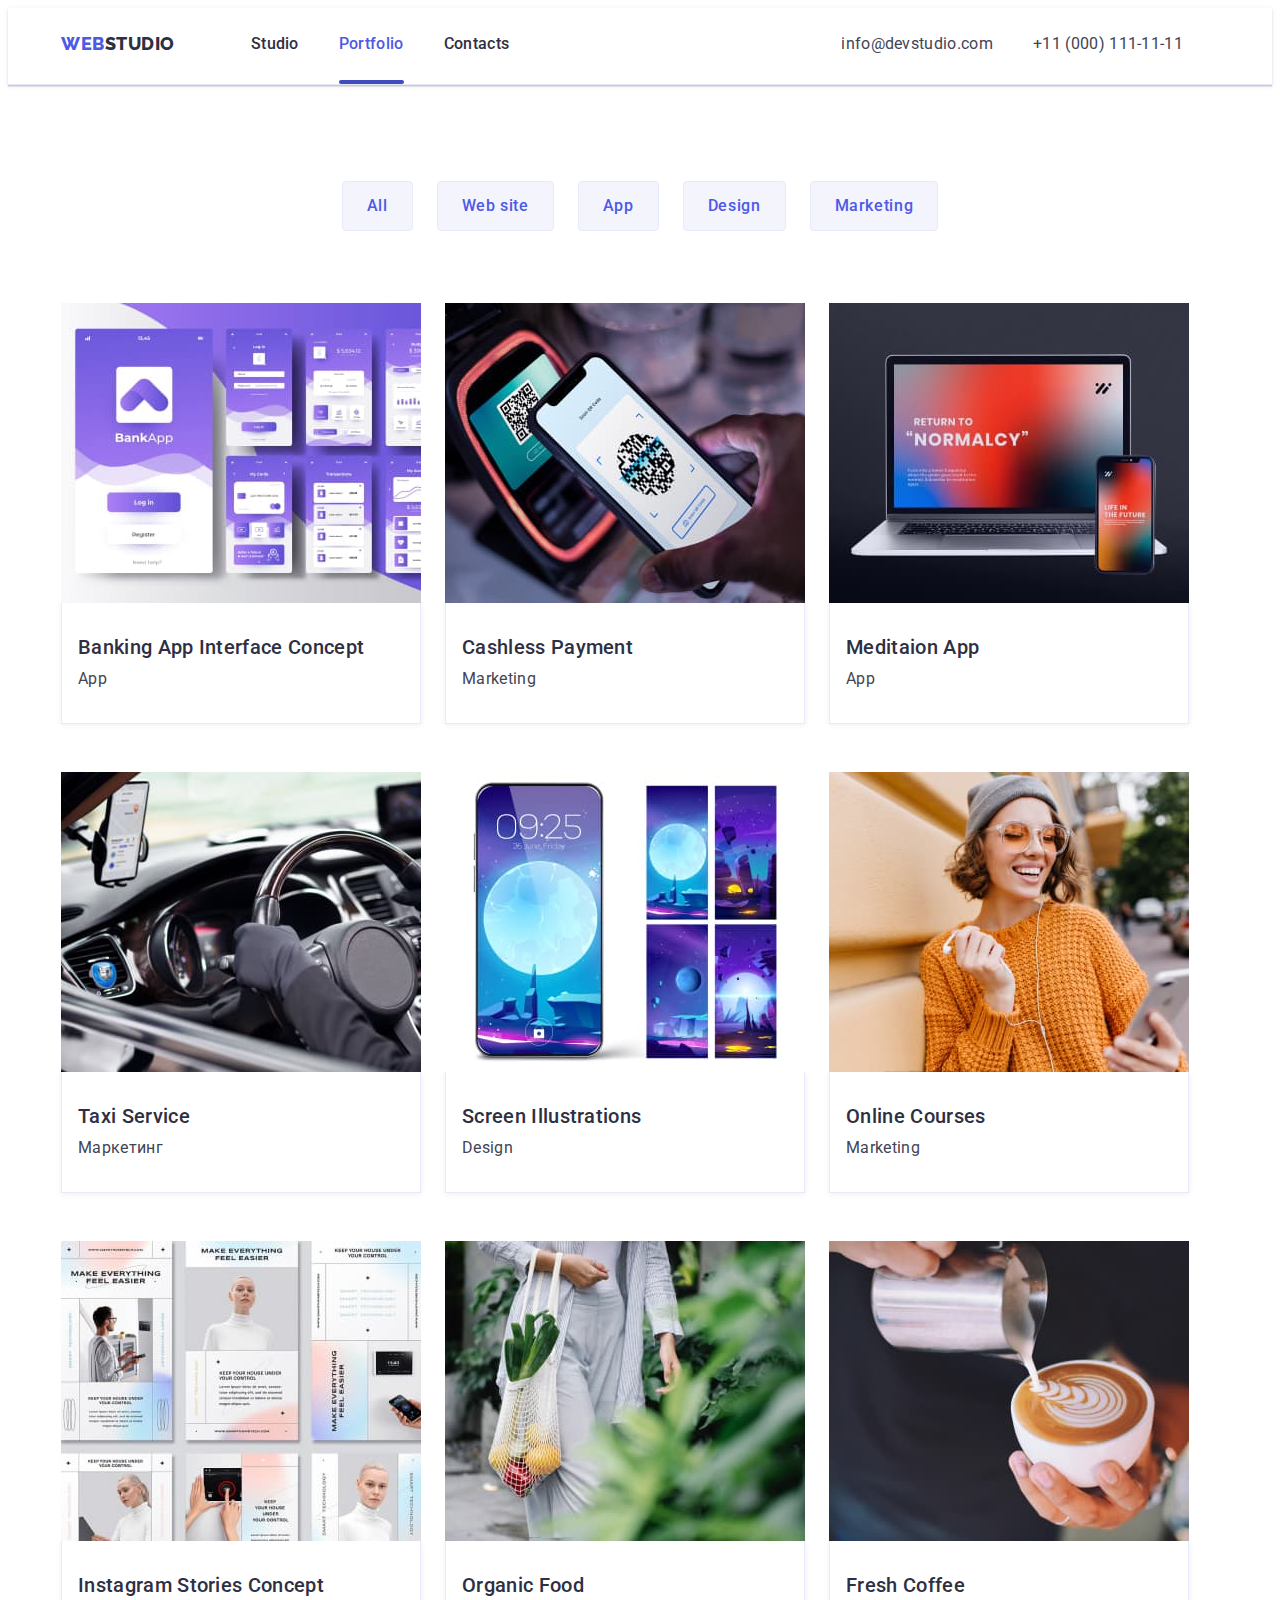
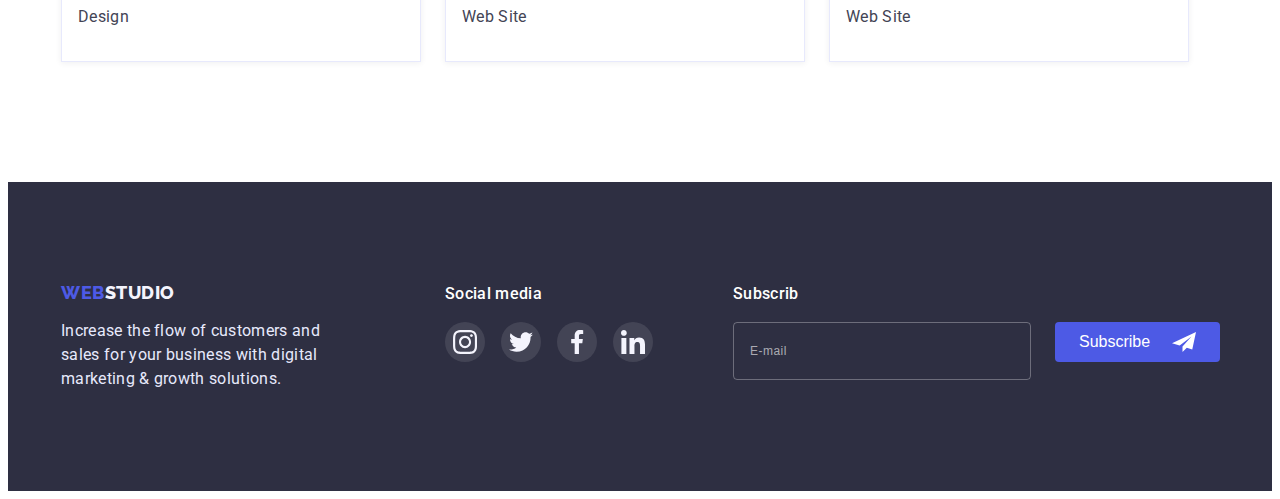
==== portfolio.html @ 68ff354d "лише кастормерс" ====
<!DOCTYPE html>
<html lang="en">
    <head>
        <meta charset="UTF-8">
        <meta http-equiv="X-UA-Compatible" content="IE=edge">
        <meta name="viewport" content="width=device-width, initial-scale=1.0">
        <title>Portfolio</title>
        <link rel="preconnect" href="https://fonts.googleapis.com">
        <link rel="preconnect" href="https://fonts.gstatic.com" crossorigin>
        <link href="https://fonts.googleapis.com/css2?family=Raleway:wght@800&family=Roboto:wght@400;500;700;900&display=swap" rel="stylesheet">

        <link rel="stylesheet" href="https://cdnjs.cloudflare.com/ajax/libs/modern-normalize/1.1.0/modern-normalize.min.css"
        integrity="sha512-wpPYUAdjBVSE4KJnH1VR1HeZfpl1ub8YT/NKx4PuQ5NmX2tKuGu6U/JRp5y+Y8XG2tV+wKQpNHVUX03MfMFn9Q=="
        crossorigin="anonymous" referrerpolicy="no-referrer" />

        <link rel="stylesheet" href="./css/styles.css">
        <link rel="stylesheet" href="./css/@media.css">
    </head>
    
    <body>
        <header class="header">
            <div class="container header-container">
                <a class="link text-logo-accent logo-header" href="./index.html" lang="en">Web<span
                        class="logo-header-color">Studio</span></a>
                <!-- навігація на інш сторінки -->
                <nav>
                    <ul class="site-nav list ">
                        <li class="list-nav"><a class="link  list-nov-head" href="./index.html">Studio</a></li>
                        <li class="list-nav"><a class="link  list-nov-head accent" href="./portfolio.html">Portfolio</a></li>
                        <li class="list-nav"><a class="link list-nov-head" href="">Contacts</a></li>
                    </ul>
                </nav>
                <!-- контакти -->
                <ul class="auth-nav list">
                    <li class="header-link-contacts"><a class="link list-nov-head" href="mailto:info@devstudio.com">info@devstudio.com</a></li>
                    <li class="header-link-contacts"><a class="link list-nov-head" href="tel:+380961111111">+11 (000) 111-11-11</a></li>
                </ul>
            </div>
        </header>
        <main>
            <!-- new page portfolio, maine -->
            <section class="project-page">
                <div class="container">
                    <h1 class="visually-hidden">Project</h1>
                    <ul class="list list-button-pre">
                        <li class="list-btn-after"><button type="button" class="button-filter">All</button></li>
                        <li class="list-btn-after"><button type="button" class="button-filter">Web site</button></li>
                        <li class="list-btn-after"><button type="button" class="button-filter">App</button></li>
                        <li class="list-btn-after"><button type="button" class="button-filter">Design</button></li>
                        <li class="list-btn-after"><button type="button" class="button-filter">Marketing</button></li>
                    </ul>
                    
                    <ul class="list list-project">
                        <li class="li-icon">
                            <a href="" class="link-project">
                                <div class="project-animation-wrap">
                                    <img src="./images/portfolio/banking-app.jpg" alt="banking app" width="360" height="300">
                                    <p class="project-animation">14 Stylish and User-Friendly App Design Concepts · Task Manager App · Calorie Tracker App ·
                                        Exotic Fruit Ecommerce App ·
                                        Cloud Storage App
                                    </p>
                                </div>
                                <div class="text-wrapper">
                                    <h2 class="project">Banking app interface concept</h2>
                                    <p class="text-portfolio">App</p>
                                </div>
                            </a>
                        </li>
                        <li class="li-icon">
                            <a href="" class="link-project">
                                <div class="project-animation-wrap">
                                    <img src="./images/portfolio/cashless-payment.jpg" alt="cashless payment" width="360" height="300">
                                    <p class="project-animation">14 Stylish and User-Friendly App Design Concepts · Task Manager App · Calorie Tracker App ·
                                        Exotic Fruit Ecommerce App ·
                                        Cloud Storage App
                                    </p>
                                </div>
                                <div class="text-wrapper">
                                    <h2 class="project">Cashless payment</h2>
                                    <p class="text-portfolio">Marketing</p>
                                </div>
                            </a>
                        </li>
                        <li class="li-icon">
                            <a href="" class="link-project">
                                <div class="project-animation-wrap">
                                    <img src="./images/portfolio/meditaion-app.jpg" alt="meditaion app" width="360" height="300">
                                    <p class="project-animation">14 Stylish and User-Friendly App Design Concepts · Task Manager App · Calorie Tracker App ·
                                        Exotic Fruit Ecommerce App ·
                                        Cloud Storage App
                                    </p>
                                </div>
                                <div class="text-wrapper">
                                    <h2 class="project">Meditaion app</h2>
                                    <p class="text-portfolio">App</p>
                                </div>
                            </a>
                        </li>
                        <li class="li-icon">
                            <a href="" class="link-project">
                                <div class="project-animation-wrap">
                                    <img src="./images/portfolio/taxi-service.jpg" alt="taxi service" width="360" height="300">
                                    <p class="project-animation">14 Stylish and User-Friendly App Design Concepts · Task Manager App · Calorie Tracker App ·
                                        Exotic Fruit Ecommerce App ·
                                        Cloud Storage App
                                    </p>
                                </div>
                                <div class="text-wrapper">
                                    <h2 class="project">Taxi service</h2>
                                    <p class="text-portfolio">Маркетинг</p>
                                </div>
                            </a>
                        </li>
                        <li class="li-icon">
                            <a href="" class="link-project">
                                <div class="project-animation-wrap">
                                    <img src="./images/portfolio/Screen-illustrations.jpg" alt="Screen illustrations" width="360" height="300">
                                    <p class="project-animation">14 Stylish and User-Friendly App Design Concepts · Task Manager App · Calorie Tracker App ·
                                        Exotic Fruit Ecommerce App ·
                                        Cloud Storage App
                                    </p>
                                </div>
                                <div class="text-wrapper">
                                    <h2 class="project">Screen illustrations</h2>
                                    <p class="text-portfolio">Design</p>
                                </div>
                            </a>
                        </li>
                        <li class="li-icon">
                            <a href="" class="link-project">
                                <div class="project-animation-wrap">
                                    <img src="./images/portfolio/online-courses.jpg" alt="online courses" width="360" height="300">
                                    <p class="project-animation">14 Stylish and User-Friendly App Design Concepts · Task Manager App · Calorie Tracker App ·
                                        Exotic Fruit Ecommerce App ·
                                        Cloud Storage App
                                    </p>
                                </div>
                                <div class="text-wrapper">
                                    <h2 class="project">Online courses</h2>
                                    <p class="text-portfolio">Marketing</p>
                                </div>
                            </a>
                        </li>
                        <li class="li-icon">
                            <a href="" class="link-project">
                                <div class="project-animation-wrap">
                                    <img src="./images/portfolio/instagram-stories-concept.jpg" alt="instagram stories concept" width="360" height="300">
                                    <p class="project-animation">14 Stylish and User-Friendly App Design Concepts · Task Manager App · Calorie Tracker App ·
                                        Exotic Fruit Ecommerce App ·
                                        Cloud Storage App
                                    </p>
                                </div>
                                <div class="text-wrapper">
                                    <h2 class="project">Instagram stories concept</h2>
                                    <p class="text-portfolio">Design</p>
                                </div>
                            </a>
                        </li>
                        <li class="li-icon">
                            <a href="" class="link-project">
                                <div class="project-animation-wrap">
                                    <img src="./images/portfolio/organic-food.jpg" alt="organic food" width="360" height="300">
                                    <p class="project-animation">14 Stylish and User-Friendly App Design Concepts · Task Manager App · Calorie Tracker App ·
                                        Exotic Fruit Ecommerce App ·
                                        Cloud Storage App
                                    </p>
                                </div>
                                <div class="text-wrapper">
                                    <h2 class="project">Organic food</h2>
                                    <p class="text-portfolio">Web site</p>
                                </div>
                            </a>
                        </li>
                        <li class="li-icon">
                            <a href="" class="link-project">
                                <div class="project-animation-wrap">
                                    <img src="./images/portfolio/fresh-coffee.jpg" alt="fresh coffee" width="360" height="300">
                                    <p class="project-animation">14 Stylish and User-Friendly App Design Concepts · Task Manager App · Calorie Tracker App ·
                                        Exotic Fruit Ecommerce App ·
                                        Cloud Storage App
                                    </p>
                                </div>
                                <div class="text-wrapper">
                                    <h2 class="project">Fresh coffee</h2>
                                    <p class="text-portfolio">Web site</p>
                                </div>
                            </a>
                        </li>
                    </ul>
                </div>
            </section>
        </main>
        <footer class="footer">
        <div class="container">
            <ul class="footer-flex">
                <li>
                    <a class="link text-logo-accent logo-footer" href="/" lang="en">Web<span
                            class="logo-footer-color">Studio</span></a>
                    <p class="footer-text">
                        Increase the flow of customers and sales for your business with digital marketing & growth solutions.
                    </p>
                </li>
                <li>
                    <h3 class="footer-soc-media">Social media</h3>
                    <ul class="footer-soc-network">
                        <li class="soc-list"><a href="" class="footer-to-link link"><svg class="employees-icon" width="24"
                                    height="24">
                                    <use href="./images/bg-fon/symbol-defs.svg#icon-instagram"></use>
                                </svg></a></li>
                        <li class="soc-list"><a href="" class="footer-to-link link"><svg class="employees-icon" width="24"
                                    height="24">
                                    <use href="./images/bg-fon/symbol-defs.svg#icon-twitter"></use>
                                </svg></a></li>
                        <li class="soc-list"><a href="" class="footer-to-link link"><svg class="employees-icon" width="24"
                                    height="24">
                                    <use href="./images/bg-fon/symbol-defs.svg#icon-facebook"></use>
                                </svg></a></li>
                        <li class="soc-list"><a href="" class="footer-to-link link"><svg class="employees-icon" width="24"
                                    height="24">
                                    <use href="./images/bg-fon/symbol-defs.svg#icon-linkedin"></use>
                                </svg></a></li>
                    </ul>
                </li>
                <li>
                    <!-- <h3>Subscribe</h3> -->
                    <form class="form-subscrib">
                        <div>
                            <p class="mail-subscrib">Subscrib</p>
                            <input type="email" class="subscription" placeholder="E-mail">
                            <button type="submit" class="button-subscribe">Subscribe</button>
                        </div>
                    </form>
                </li>
            </ul>
        
        </div>
        </footer>
    </body>
</html>
---- css/styles.css ----
/* Палітра */
/* Колір основного тексту #2E2F42 */
/* Другорядний колір тексту #434455 */
/* Білий #FFFFFF */
/* Акент #4D5AE5 */
/* Колір фільтру кнопок #F4F4FD */
/* Колір фільтру кнопок при ховері/фокусі #404BBF */
/* Другорядний колір фону #2E2F42 */  
/* Інший другорядений колір 2  #E7E9FC; */
/* Основний колір фону #FFFFFF */

:root {
    --primery-text-color: #2E2F42;
    --second-text-color: #434455;
    --accent-color: #4D5AE5;
    --white-color: #FFFFFF;
    --color-button-filter: #F4F4FD;
    --color-button-filter-hover: #404BBF;
    --background-other-color: #2E2F42;
    --background-other-color-2: #E7E9FC;
    --main-background-color: #FFFFFF;
    --transition-color: color 250ms cubic-bezier(0.4, 0, 0.2, 1);
    --transition-bg-color: background-color 250ms cubic-bezier(0.4, 0, 0.2, 1);
    --transition-box-shadow:  box-shadow 250ms cubic-bezier(0.4, 0, 0.2, 1);
}

p, h1, h2, h3, h4, h5, h6 {
    margin: 0;
}

img {
    display: block;
    min-width: 100%;
    height: auto;
}

ul {
    margin: 0;
    padding-left: 0;
    list-style: none;
}

body {
    color: var(--primery-text-color);
    background-color: var(--main-background-color);
    font-family: Roboto, sans-serif;
    letter-spacing: 0.02em;
}

.container {
    width: 100%;
    max-width: 1158px;
    padding: 0 15px;
    margin: 0 auto;
}

.list {
    list-style: none;
}

.link {
    text-decoration: none;
    color: var(--primery-text-color);
}

.display-flax {
    display: flex;
    justify-content: space-between;
}

/* ----------------<header></header>---------------- */
.header-container {
    display: flex;
}
.header {
    /* padding-top: 24px;
    padding-bottom: 24px;  */
    border-bottom: 1px solid #E7E9FC;
    box-shadow: 0px 2px 1px rgba(46, 47, 66, 0.08), 0px 1px 1px rgba(46, 47, 66, 0.16), 0px 1px 6px rgba(46, 47, 66, 0.08);;
}

.text-logo-accent {
    font-family: Raleway, sans-serif;
    font-weight: 800;
    font-size: 18px;
    letter-spacing: 0.03em;
    color: var(--accent-color);
    text-transform: uppercase;
}

.logo-header {
    line-height: 1.33;
    margin-right: 76px;
    padding-top: 24px;
    padding-bottom: 24px;
}

.logo-header-color {
    color: var(--primery-text-color);
}

/* nav */

.accent {
    color: var(--accent-color);
}


.accent::after {
    content: '';
    /* width: 48px; */
    height: 4px;
    background-color: #404BBF;
    border-radius: 2px;
    display: flex;
    margin-top: 24px;
    /* flex-grow: 1; */
}


.site-nav  {
    display: flex;
}

.list-nav {
    padding-top: 24px;
    /* padding-bottom: 24px; */
    
}

.list-nov-head {
    padding-top: 24px;
    padding-bottom: 24px;
}


.list-nav:not(:last-child) {
    margin-right: 40px;
}

.site-nav a{
    font-weight: 500;
    font-size: 16px;
    line-height: 1.5;
    transition: var(--transition-color);
}


.site-nav a:hover, .site-nav a:focus {
    color: var(--accent-color);
}



.auth-nav {
    display: flex;
    margin-left: 332px;
}

.auth-nav a {
    font-size: 16px;
    line-height: 1.5;
    color: var(--second-text-color);
    transition: var(--transition-color);
}
.auth-nav a:hover,
.auth-nav a:focus {
    color: var(--accent-color);
}

.header-link-contacts {
    padding-top: 24px;
    padding-bottom: 24px;
}

.header-link-contacts:not(:last-child) {
    margin-right: 40px;
}

/* ---------------------section hero---------------------- */

.hero {
    /* центрування картинки-фону */
    max-width: 1440px;
    margin: 0 auto;



    background-color: var(--background-other-color);
    padding: 188px 0px;
    text-align: center;
    background-image: linear-gradient(rgba(46, 47, 66, 0.7), rgba(46, 47, 66, 0.7)), url(../images/bg-fon/people-office.jpg);
    background-repeat: no-repeat;
    background-position: center;
    background-size: cover;
}

.title {
    color: var(--white-color);
    font-size: 56px;
    line-height: 1.1;
    letter-spacing: 0.02em;

    width: 496px;
    margin-left: auto;
    margin-right: auto;

    margin-bottom: 48px;
}

/* button */

.button {
    font-family: inherit;
    cursor: pointer;
    color: var(--white-color);
    background-color: var(--accent-color);
    font-weight: 500;
    font-size: 16px;
    line-height: 1.5;
    letter-spacing: 0.04em;

    border-radius: 4px; 
    padding: 16px 32px;
    border: 0px;
    display: block;
    margin-left: auto;
    margin-right: auto;

    transition: var(--transition-bg-color);
}

.button:hover,
.button:focus {
    background-color: var(--color-button-filter-hover);
}

/* -------------------section benefits-------------------- */
.pre-benefits {
    padding-top: 120px;
    padding-bottom: 120px;
}

.icon-svg {
    display: flex;
    gap: 24px;
    margin-bottom: 8px;
}

.list-svg {
    
    background-color: var(--color-button-filter);
    border-radius: 4px;
    width: calc((100% - 72px) / 4);
    height: 112px;
    display: flex;
    align-items: center;
    justify-content: center;
}



.benefits {
    font-weight: 500;   
    font-size: 20px;
    line-height: 1.2;
    margin-bottom: 8px;
}

.desc-benefits {
    color: var(--second-text-color);
    font-size: 16px;
    line-height: 1.5;
    width: 264px;
}


.employment, 
.our-team {
    font-weight: 700;
    font-size: 36px;
    line-height: 1.11;
    text-align: center;
    text-transform: capitalize;
    margin-bottom: 72px;
}

.we-doing {
    padding-bottom: 120px;
}   


.bgr-img {
    border-radius: 0px 0px 4px 4px;
}
.wrapp {
    padding: 32px 16px;
    text-align: center;
    background-color: var(--white-color);
    border-radius: 0px 0px 4px 4px;
    box-shadow: 0px 1px 6px rgba(46, 47, 66, 0.08), 0px 1px 1px rgba(46, 47, 66, 0.16), 0px 2px 1px rgba(46, 47, 66, 0.08);
    height: 168px;
}

/* -------------------team-------------- */

.team {
    background-color: var(--background-other-color-2);
    padding-top: 120px;
    padding-bottom: 120px;
}

.developers-name {
    font-weight: 500;
    font-size: 20px;
    line-height: 1.2;
    margin-bottom: 8px;
}
.profession {
    color: var(--second-text-color);
    font-weight: 400;
    font-size: 16px;
    line-height: 1.5;
    /* text-align: center; */
    margin-bottom: 8px;
}

.employees-soc-network {
    display: flex;
    justify-content: center;
    gap: 24px;
}

.soc-list{
    width: 40px;
    height: 40px;
}

.employees-to-link {
    width: 100%;
    height: 100%;
    border-radius: 50%;
    display: flex;
    justify-content: center;
    align-items: center;
    background-color: var(--accent-color);
    transition: var(--transition-bg-color);
}

.employees-to-link:is(:hover, :focus) { 
    background-color: var(--color-button-filter-hover);
}

.employees-icon {
    fill: var(--color-button-filter);
}

/* --------------------------Customers--------------------- */

.customers {
    padding-top: 96px;
    padding-bottom: 96px;
}

.title-customers {
    font-weight: 700;
    font-size: 36px;
    line-height: 1.11;
    text-align: center;
    text-transform: capitalize;
    margin-bottom: 72px;
}

.customers-list {
    display: flex;
    flex-wrap: wrap;
    row-gap: 72px;
    column-gap: 16px;
}

.customers-item {
    flex-basis: calc((100% - 16px) / 2);    
    height: 88px;  
    width: 190px;
}

.customers-link {
    width: 100%;
    height: 100%;

    border: 1px solid #8E8F99;
    border-radius: 4px;

    display: flex;
    justify-content: center;
    align-items: center;     
    color: #8E8F99;  
}

.customers-icon {
    fill: currentColor;
    transition: var(--transition-color);
}


.customers-link:is(:hover, :focus) {
    border-color: var(--color-button-filter-hover);
    color: var(--color-button-filter-hover);
}


/* .customers-link:is(:hover, :focus) {
    border-color: var(--color-button-filter-hover);
} 

.customers-link:is(:hover, :focus) .customers-icon{
    fill: var(--color-button-filter-hover);
} */


/* ---------------------------footer------------------------- */
.footer {
    background-color: var(--background-other-color);
    padding-top: 100px;
    padding-bottom: 100px;
}

.logo-footer {
    line-height: 1.17;
}

.logo-footer-color {
    color: #F4F4FD;
}

.footer-text {
    color: var(--background-other-color-2);
    font-size: 16px;
    line-height: 1.5;
    width: 264px;
    margin-top: 16px;    
}

.footer-flex {
    display: flex;
}

.footer-soc-media {
    color: var(--white-color);
    font-weight: 500;
    font-size: 16px;
    line-height: 1.5;
    margin-left: 120px;
}

.footer-soc-network {
    display: flex;
    gap: 16px;
    margin-top: 16px;
    margin-left: 120px;
}



.footer-to-link {
    width: 100%;
    height: 100%;
    border-radius: 50%;
    display: flex;
    justify-content: center;
    align-items: center;
    background-color: rgba(255, 255, 255, 0.1);
    transition: var(--transition-bg-color);
}

.footer-to-link:is(:hover, :focus) {
    background-color: #31D0AA;
}

.employees-icon {
    fill: var(--color-button-filter);
}


.form-subscrib {
    display: flex;
    margin-left: 80px;
}

.mail-subscrib {
    font-weight: 500;
    font-size: 16px;
    line-height: 1.5;
    letter-spacing: 0.02em;
    display: block;
    margin-bottom: 16px;
    color: #ffffff;
}

.subscription {
    font-weight: 400;
    font-size: 12px;
    line-height: 2;
    letter-spacing: 0.04em;
    width: 264px;
    height: 40px;
    
    background-color: transparent;
    color: rgba(255, 255, 255, 0.6);
    
    border-radius: 4px;
    border: 1px solid rgba(255, 255, 255, 0.3);
    outline: transparent;
    
    padding: 8px 16px;
}
.subscription::placeholder {
    font-weight: 400;
    font-size: 12px;
    line-height: 2;
    letter-spacing: 0.04em;
    color: rgba(255, 255, 255, 0.6);
}


.button-subscribe{
    width: 165px;
    height: 40px;
    font-weight: 500;
    font-size: 16px;
    line-height: 1.5;
    letter-spacing: 0.04;
    
    background-color: var(--accent-color);
    border: none;
    border-radius: 4px;
    
    margin-left: 24px;
    color: var(--white-color);
    cursor: pointer;
    position: absolute;

    background-image: url(../images/paper-plane.svg);
    background-repeat: no-repeat;
    background-position: left 117px top 10px; 
    display: inline-flex;
    padding: 8px 24px;
}




/* **************new page portfolio, maine  **************** */

.project-page {
    padding-top: 96px;
    padding-bottom: 120px;
}

.list-button-pre {
    display: flex;
    justify-content: center;
    margin-bottom: 72px;
}

.list-btn-after {
    margin-right: 24px;
}
.list-btn-after:last-child {
    margin-right: 0;
}

.button-filter {
    background-color: var(--color-button-filter);
    color: var(--accent-color);
    cursor: pointer;
    font-family: 'Roboto', sans-serif;
    font-weight: 500;
    font-size: 16px;
    line-height: 1.5;
    text-align: center;
    letter-spacing: 0.04em;
    
    padding: 12px 24px;
    border: 1px solid #E7E9FC;
    border-radius: 4px;

    transition: var(--transition-bg-color);
}

.button-filter:hover, .button-filter:focus {
    color: var(--white-color);
    background-color: var(--color-button-filter-hover);
    box-shadow: 0px 3px 1px rgba(0, 0, 0, 0.1),
        0px 2px 1px rgba(0, 0, 0, 0.08),
        0px 2px 2px rgba(0, 0, 0, 0.12);
    border-color: var(--color-button-filter-hover);
}

/* -------------section project-------------- */
.visually-hidden {
    position: absolute;
    white-space: nowrap;
    width: 1px;
    height: 1px;
    overflow: hidden;
    border: 0;
    padding: 0;
    clip: rect(0 0 0 0);
    clip-path: inset(50%);
    margin: -1px;
}


.list-project {
    text-transform: capitalize;
    display: flex;
    flex-wrap: wrap;
    /* justify-content: space-between; */
}

.li-icon {
    margin-right: 24px;
    margin-bottom: 48px;
    
}
/* .li-icon:last-child {
    margin-bottom: 0px;
} */

.li-icon:nth-child(n+7) {
    margin-bottom: 0px;
}

.li-icon:nth-child(3n) {
    margin-right: 0px;
}

.li-icon:is(:hover , :focus) .project-animation{
    transform: translateY(0);
}


.project {
    font-weight: 500;
    font-size: 20px;
    line-height: 1.2;
    margin-bottom: 8px;
    /* margin-top: 32px;
    margin-bottom: 8px;
    margin-left: 16px; */
}

.project-animation-wrap {
    position: relative;
    overflow: hidden;
}

.project-animation {
    position: absolute;
    top: 0;
    font-weight: 400;
    font-size: 16px;
    line-height: 1.5;
    padding: 40px 32px;
    color: var(--color-button-filter);
    background-color: var(--accent-color);
    height: 100%;
    transform: translateY(100%);
    transition: transform 250ms cubic-bezier(0.4, 0, 0.2, 1);
}


.text-portfolio {
    color: var(--second-text-color);
    font-size: 16px;
    line-height: 1.5;
    /* margin-bottom: 32px;
    margin-left: 16px;   */
}

.text-wrapper {
    padding: 32px 16px;
    border-bottom: 1px solid #E7E9FC;
    border-left: 1px solid #E7E9FC;
    border-right: 1px solid #E7E9FC;
    box-shadow: 0px 1px 6px rgba(46, 47, 66, 0.08);
    transition: var(--transition-box-shadow);
}


.link-project {
    text-decoration: none;
    color: var(--primery-text-color);
}

.link-project:is(:hover, :focus) .text-wrapper{
    text-decoration: none;
    color: var(--primery-text-color);
    box-shadow: 0px 1px 6px rgba(46, 47, 66, 0.08),
        0px 1px 1px rgba(46, 47, 66, 0.16),
        0px 2px 1px rgba(46, 47, 66, 0.08);

    border-right: 0.5px solid #F4F4FD;
    border-bottom: 0.5px solid #F4F4FD;
    border-left: 0.5px solid #F4F4FD;
}


.backdrop {
    position: fixed;
    top: 0;
    width: 100%;
    height: 100%;
    background-color: rgba(46, 47, 66, 0.4);
    transition: opacity 300ms linear, visibility 300ms linear;


   
}

.btn-close-open {
    cursor: pointer;
    width: 24px;
    height: 24px;
    border: 1px solid rgba(0, 0, 0, 0.1);
    background-color: #E7E9FC;
    border-radius: 50%;
    justify-content: center;
    align-items: center;
    display: flex;
    margin-left: auto;
    margin-bottom: 24px;
    padding: 0px;
    transition: background-color 250ms cubic-bezier(0.4, 0, 0.2, 1), fill 250ms cubic-bezier(0.4, 0, 0.2, 1);
}

.btn-close-open:is(:hover, :focus) {
    background-color: var(--color-button-filter-hover);
}

.btn-close-open:is(:hover, :focus) {
    fill: #ffffff;
}
 
.modal {
    width: 408px;
    min-height: 576px;
    background-color: #FCFCFC;
    box-shadow: 0px 1px 1px rgba(0, 0, 0, 0.14),
        0px 1px 3px rgba(0, 0, 0, 0.12),
        0px 2px 1px rgba(0, 0, 0, 0.2);
    border-radius: 4px; 
    position: absolute;
    top: 50%;
    left: 50%;
    transform: translate(-50%, -50%) rotate(360deg);
    padding: 24px;
    transition: transform 0.5s linear;
}

.backdrop.is-hidden .modal {
    transform: translate(-500%, -50%) rotate(0deg) ;

}

.modal-title {
    font-size: 16px;
    font-weight: 500;
    line-height: 1.5;
    text-align: center;
    color: #2E2F42;
    margin-bottom: 16px;
}

.input-text {
    font-weight: 400;
    font-size: 12px;
    line-height: 1.17;
    letter-spacing: 0.01em;
    color: #8E8F99;
    display: inline-block;
    margin-top: 8px;
    margin-bottom: 4px;
}

.input-wrap {
    position: relative; 
    display: block;
}

.modal-icon {
    position: absolute;
    left: 19px;
    top: 50%;
    transform: translateY(-50%);
    transition: fill 250ms cubic-bezier(0.4, 0, 0.2, 1);
}

.modal-input {
    width: 100%;
    height: 40px;
    border: 1px solid rgba(33, 33, 33, 0.2);
    border-radius: 4px;
    background-color: transparent; 
    padding-left: 38px;
    outline: transparent;
    transition: border-color 250ms cubic-bezier(0.4, 0, 0.2, 1);
}

.modal-input:is(:focus, :hover) {
    border-color: var(--accent-color);
}
.modal-input:is(:focus, :hover) + .modal-icon {
    fill: var(--accent-color);
}

/* Валідація введення  полів */

.modal-input:not(:placeholder-shown):valid {
    border-color: green;
}

.modal-input:not(:placeholder-shown):invalid {
    border-color: red;
    color: red;
}

.modal-input:not(:placeholder-shown):valid+.modal-icon {
    fill: green;
}
.modal-input:not(:placeholder-shown):invalid+.modal-icon {
    fill: red;
}


.modal-comment {
    width: 360px;
    height: 120px;
    border: 1px solid rgba(33, 33, 33, 0.2);
    border-radius: 4px;
    background-color: transparent;
    padding: 8px 16px;
    outline: transparent;
    transition: border-color 250ms cubic-bezier(0.4, 0, 0.2, 1);
    resize: none;

    font-weight: 400;
    font-size: 12px;
    line-height: 14px;
}
.modal-comment:is(:hover, :focus) { 
    border-color: var(--accent-color);
}

.modal-comment::placeholder {
    font-weight: 400;
    font-size: 12px;
    line-height: 14px;
    letter-spacing: 0.04em;
    color: rgba(117, 117, 117, 0.5);
}

.modal-comment:not(:placeholder-shown):valid {
    border-color: green;
}
.modal-comment:hover::placeholder {
    color: var(--accent-color);
}

.wrap-accept {
    font-weight: 400;  
    font-size: 12px;
    line-height: 1.17;
    letter-spacing: 0.04em;
    color: #757575;
    margin-top: 12px;
    margin-bottom: 24px;
    
    transition: color 250ms cubic-bezier(0.4, 0, 0.2, 1);
}

.wrap-accept:hover , .wrap-accept:focus {
    color: var(--accent-color);
}

.from-imput-accept {
    cursor: pointer;
}

.from-imput-accept:checked + .imput-accept {
    color: var(--accent-color);
}
.from-imput-accept:focus+.imput-accept::before {
    border-color: var(--accent-color);
}

.from-imput-accept:checked + .imput-accept::before {
    background-color: var(--accent-color);
    border: none;
    background-image: url(../images/check.svg);
    background-repeat: no-repeat;
    background-position: center;
}

.privacy-policy {
    color: var(--accent-color);
    margin-left: 2px;
}

.imput-accept {
    cursor: pointer;
    display: flex;
}

.imput-accept::before {
    content: '';
    width: 16px;
    height: 16px;
    border: 1.25px solid #2E2F42;
    border-radius: 2px;
    margin-right: 8px;
}


.button-modal {
    cursor: pointer;
    color: var(--white-color);
    background-color: var(--accent-color);
    font-weight: 500;
    font-size: 16px;
    line-height: 1.5;
    letter-spacing: 0.04em;
    
    box-shadow: 0px 4px 4px rgba(0, 0, 0, 0.15);
    border-radius: 4px;
    border: 0px;
    padding: 16px 32px;
    width: 169px;
    display: block;
    margin-left: auto;
    margin-right: auto;
    
    transition: var(--transition-bg-color);
}


/* -----------------JAVA-script--------------------- */
.is-hidden {
    opacity: 0;
    visibility: hidden;
    pointer-events: none;
}
/* ---------------------------------------------------- */
---- css/@media.css ----
@media screen and (min-width: 480px) {
    .contailer {
        max-width: 428px;
    }
}

@media screen and (min-width: 768px) and (max-width: 1200px) {
    .contailer {
        max-width: 582px;
    }

    .customers-item {
    flex-basis: calc((100% - 48px) / 3);    
    height: 88px;  
    width: 168px;
    }
}

@media screen and (min-width: 1200px) {

    .customers {
        padding-top: 120px;
        padding-bottom: 120px;
    }

    .contailer {
        max-width: 1158px;
    }

    .customers-list {
        gap: 24px;
    }

    .customers-item {
    flex-basis: calc((100% - 120px) / 6);    
    }
}
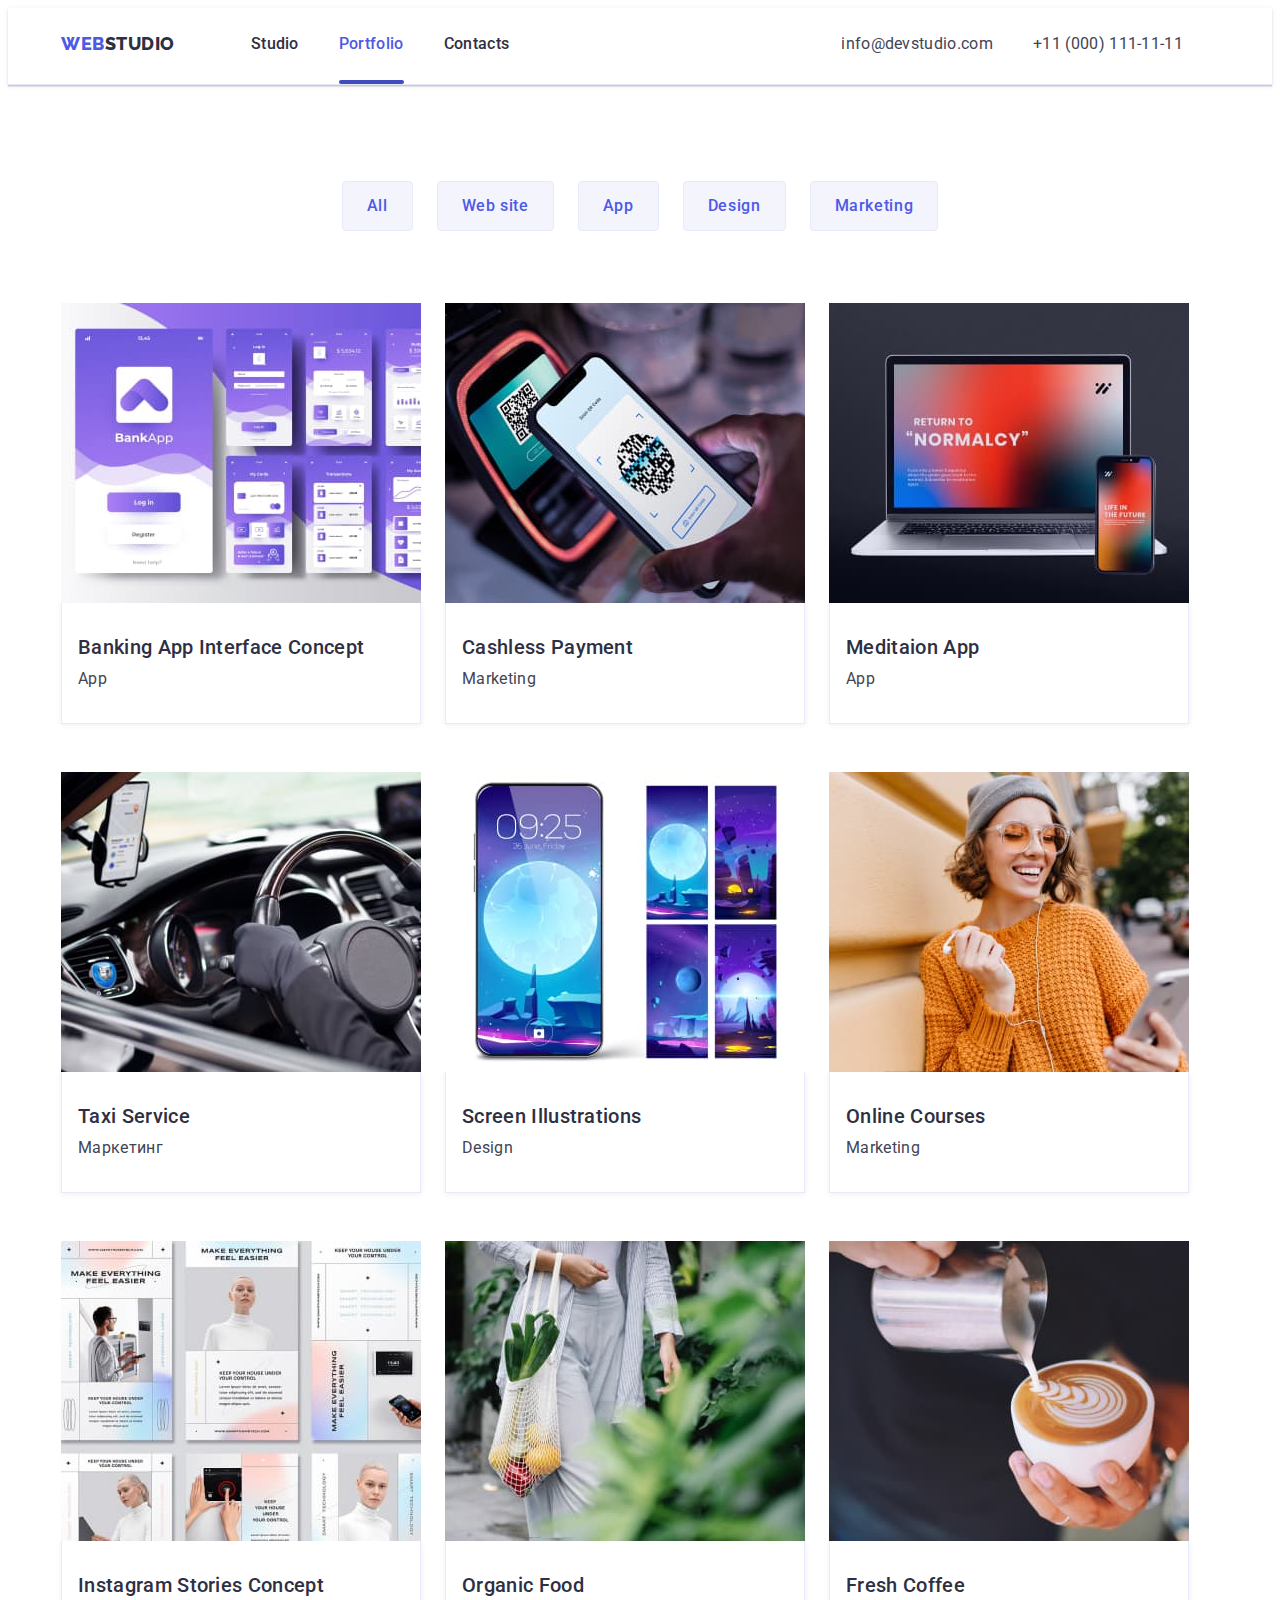
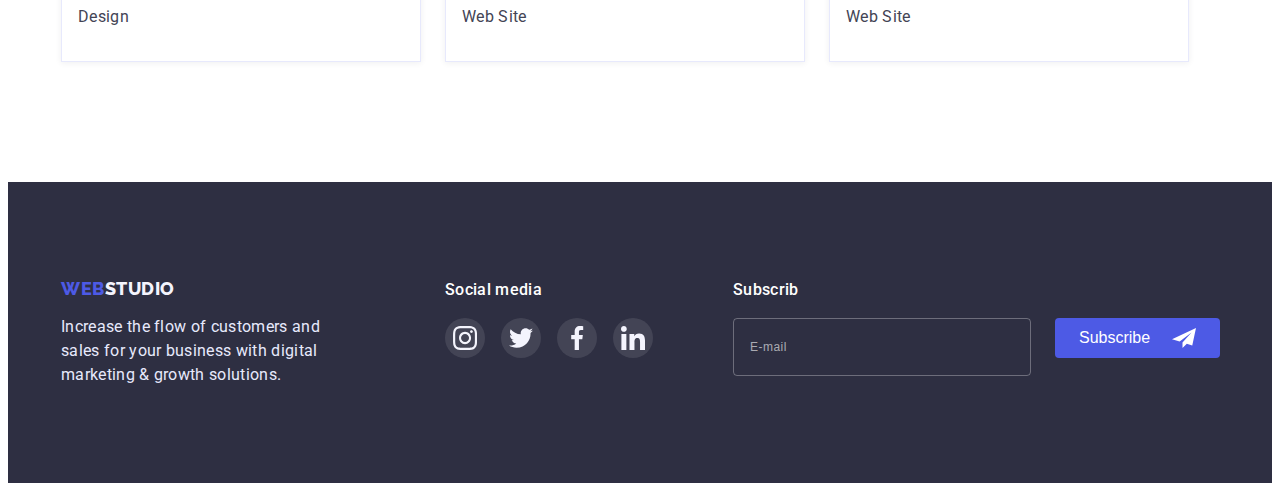
==== commit 97f34713: "половина7" ====
--- a/portfolio.html
+++ b/portfolio.html
@@ -14,7 +14,7 @@
         crossorigin="anonymous" referrerpolicy="no-referrer" />
 
         <link rel="stylesheet" href="./css/styles.css">
-        <link rel="stylesheet" href="./css/@media.css">
+        <link rel="stylesheet" href="./css/@media.css"> 
     </head>
     
     <body>
--- a/css/styles.css
+++ b/css/styles.css
@@ -65,7 +65,9 @@
 
 .display-flax {
     display: flex;
-    justify-content: space-between;
+    flex-wrap: wrap;
+    justify-content: center;
+    row-gap: 72px;
 }
 
 /* ----------------<header></header>---------------- */
@@ -197,11 +199,12 @@
 
 .title {
     color: var(--white-color);
-    font-size: 56px;
-    line-height: 1.1;
+    font-weight: 700;
+    font-size: 36px;
+    line-height: 40px;
     letter-spacing: 0.02em;
 
-    width: 496px;
+    width: 320px;
     margin-left: auto;
     margin-right: auto;
 
@@ -237,8 +240,8 @@
 
 /* -------------------section benefits-------------------- */
 .pre-benefits {
-    padding-top: 120px;
-    padding-bottom: 120px;
+    padding-top: 96px;
+    padding-bottom: 96px;
 }
 
 .icon-svg {
@@ -258,7 +261,16 @@
     justify-content: center;
 }
 
-
+.list-advantages {
+    display: flex;
+    flex-wrap: wrap ;
+    justify-content: center;
+    row-gap: 72px;
+}
+
+    /* .benefits-list {
+        width: calc((100% - 24px) / 2);
+    } */
 
 .benefits {
     font-weight: 500;   
@@ -271,7 +283,8 @@
     color: var(--second-text-color);
     font-size: 16px;
     line-height: 1.5;
-    width: 264px;
+    /* width: calc((100% - 24px) / 2); */
+    
 }
 
 
@@ -306,8 +319,8 @@
 
 .team {
     background-color: var(--background-other-color-2);
-    padding-top: 120px;
-    padding-bottom: 120px;
+    padding-top: 96px;
+    padding-bottom: 96px;
 }
 
 .developers-name {
@@ -421,12 +434,14 @@
 /* ---------------------------footer------------------------- */
 .footer {
     background-color: var(--background-other-color);
-    padding-top: 100px;
-    padding-bottom: 100px;
+    padding-top: 96px;
+    padding-bottom: 96px;
 }
 
 .logo-footer {
     line-height: 1.17;
+    display: block;
+    text-align: center;
 }
 
 .logo-footer-color {
@@ -437,12 +452,16 @@
     color: var(--background-other-color-2);
     font-size: 16px;
     line-height: 1.5;
-    width: 264px;
-    margin-top: 16px;    
+    width: 268px;
+    margin-top: 16px;       
+    margin-left: auto;
+    margin-right: auto;
+    margin-bottom: 72px; 
 }
 
 .footer-flex {
-    display: flex;
+    /* display: flex; */
+    /* flex-wrap: wrap; */
 }
 
 .footer-soc-media {
@@ -450,14 +469,19 @@
     font-weight: 500;
     font-size: 16px;
     line-height: 1.5;
-    margin-left: 120px;
+    /* margin-left: 120px; */
+    text-align: center;
 }
 
 .footer-soc-network {
     display: flex;
     gap: 16px;
     margin-top: 16px;
-    margin-left: 120px;
+    margin-right: auto;
+    margin-bottom: 72px;
+    margin-left: auto;
+    width: 208px;
+    /* margin-left: 120px; */
 }
 
 
@@ -483,8 +507,8 @@
 
 
 .form-subscrib {
-    display: flex;
-    margin-left: 80px;
+    /* display: flex; */
+    /* margin-left: 80px; */
 }
 
 .mail-subscrib {
@@ -492,9 +516,9 @@
     font-size: 16px;
     line-height: 1.5;
     letter-spacing: 0.02em;
-    display: block;
     margin-bottom: 16px;
     color: #ffffff;
+    text-align: center;
 }
 
 .subscription {
@@ -513,6 +537,9 @@
     outline: transparent;
     
     padding: 8px 16px;
+    margin-bottom: 16px;
+    
+    width: 100%;
 }
 .subscription::placeholder {
     font-weight: 400;
@@ -530,6 +557,7 @@
     font-size: 16px;
     line-height: 1.5;
     letter-spacing: 0.04;
+    text-align: left;
     
     background-color: var(--accent-color);
     border: none;
@@ -538,13 +566,14 @@
     margin-left: 24px;
     color: var(--white-color);
     cursor: pointer;
-    position: absolute;
+    /* position: absolute; */
 
     background-image: url(../images/paper-plane.svg);
     background-repeat: no-repeat;
     background-position: left 117px top 10px; 
-    display: inline-flex;
+    display: block  ;
     padding: 8px 24px;
+    margin: 0 auto;
 }
 
 
--- a/css/@media.css
+++ b/css/@media.css
@@ -1,13 +1,85 @@
 
 
 @media screen and (min-width: 480px) {
-    .contailer {
+    .container {
         max-width: 428px;
     }
 }
 
-@media screen and (min-width: 768px) and (max-width: 1200px) {
-    .contailer {
+@media screen and (max-width: 1199px) {
+    .we-doing {
+        display: none;
+    }
+    .icon-svg {
+        display: none;
+    }
+}
+
+@media screen and (min-width: 768px) and (max-width: 1200px) {
+    .title {
+        font-size: 56px;
+        line-height: 60px;
+        width: 496px;
+    }
+}
+
+
+@media screen and  (min-width: 768px) and (max-width: 1200px) {
+
+    .list-advantages {
+        column-gap: 24px;
+        justify-content: space-between;
+    }
+    .benefits-list {
+        flex-basis: calc((100% - 24px) / 2);
+    }
+}
+
+@media screen and (min-width: 1200px) {
+    .benefits-list {
+        flex-basis: calc((100% - 72px) / 4);
+    }
+    .list-advantages {
+        justify-content: space-between;
+    }
+    .pre-benefits {
+        padding-top: 120px;
+        padding-bottom: 120px;
+    }
+}
+
+
+
+
+@media screen and (min-width: 768px) and (max-width: 1200px) {
+    .display-flax {
+        column-gap: 24px;
+        row-gap: 64px;
+    }
+}
+@media screen and (min-width: 1200px) {
+    .team {
+        padding-top: 120px;
+        padding-bottom: 120px;
+    }
+    .display-flax {
+        justify-content: center;
+        gap: 24px;
+    }
+    .bgr-img {
+        flex-basis: calc((100% - 24px) / 2);
+    }
+}
+@media screen and (min-width: 1200px) {
+    .bgr-img {
+        flex-basis: calc((100% - 72px) / 4);
+    }
+}
+
+
+
+@media screen and (min-width: 768px) and (max-width: 1200px) {
+    .container {
         max-width: 582px;
     }
 
@@ -16,8 +88,11 @@
     height: 88px;  
     width: 168px;
     }
-}
-
+
+    .customers-list {
+        gap: 24px;
+    }
+}
 @media screen and (min-width: 1200px) {
 
     .customers {
@@ -25,7 +100,7 @@
         padding-bottom: 120px;
     }
 
-    .contailer {
+    .container {
         max-width: 1158px;
     }
 
@@ -36,4 +111,101 @@
     .customers-item {
     flex-basis: calc((100% - 120px) / 6);    
     }
+}
+@media screen and (min-width: 768px) and (max-width: 1200px) {
+    .container {
+        max-width: 582px;
+        margin: 0 auto;
+    }
+
+    .footer-flex {
+        display: flex;
+        flex-wrap: wrap;
+        column-gap: 24px;
+    }
+
+    .logo-footer {
+        text-align: left;
+    }
+
+    .footer-soc-media {
+        text-align: left;
+    }
+
+    .footer-text {
+        width: 264px;
+    }
+    
+    .mail-subscrib {
+        text-align-last: left;
+    }
+
+    .subscription {
+        width: 264px;
+        margin-bottom: 0;
+        position: relative;
+    }
+
+    .button-subscribe {
+        position: absolute;
+        margin-left: 24px;
+        display: inline-block;
+    }
+}
+
+@media screen and (min-width: 1200px) {
+
+    .container {
+        max-width: 1158px;
+        padding: 0;
+    }
+
+    .footer-flex {
+        display: flex;
+        flex-wrap: wrap;
+        /* column-gap: 24px; */
+    }
+    
+    .logo-footer {
+        text-align: left;
+        margin-bottom: 16px;
+
+    }
+
+    .footer-text {
+        margin: 0;
+        margin-right: 120px;
+    }
+    
+    .footer-soc-media {
+        text-align: left;
+        margin-bottom: 16px;
+    }
+    
+    .footer-text {
+        width: 264px;
+        padding-bottom: 0;
+    }
+
+    .footer-soc-network {
+        margin: 0;
+        margin-right: 80px;
+    }
+    
+    .mail-subscrib {
+        text-align-last: left;
+    }
+    
+    .subscription {
+        width: 264px;
+        margin-bottom: 0;
+        position: relative;
+    }
+    
+    .button-subscribe {
+        position: absolute;
+        margin-left: 24px;
+        display: inline-block;
+    }
+    
 }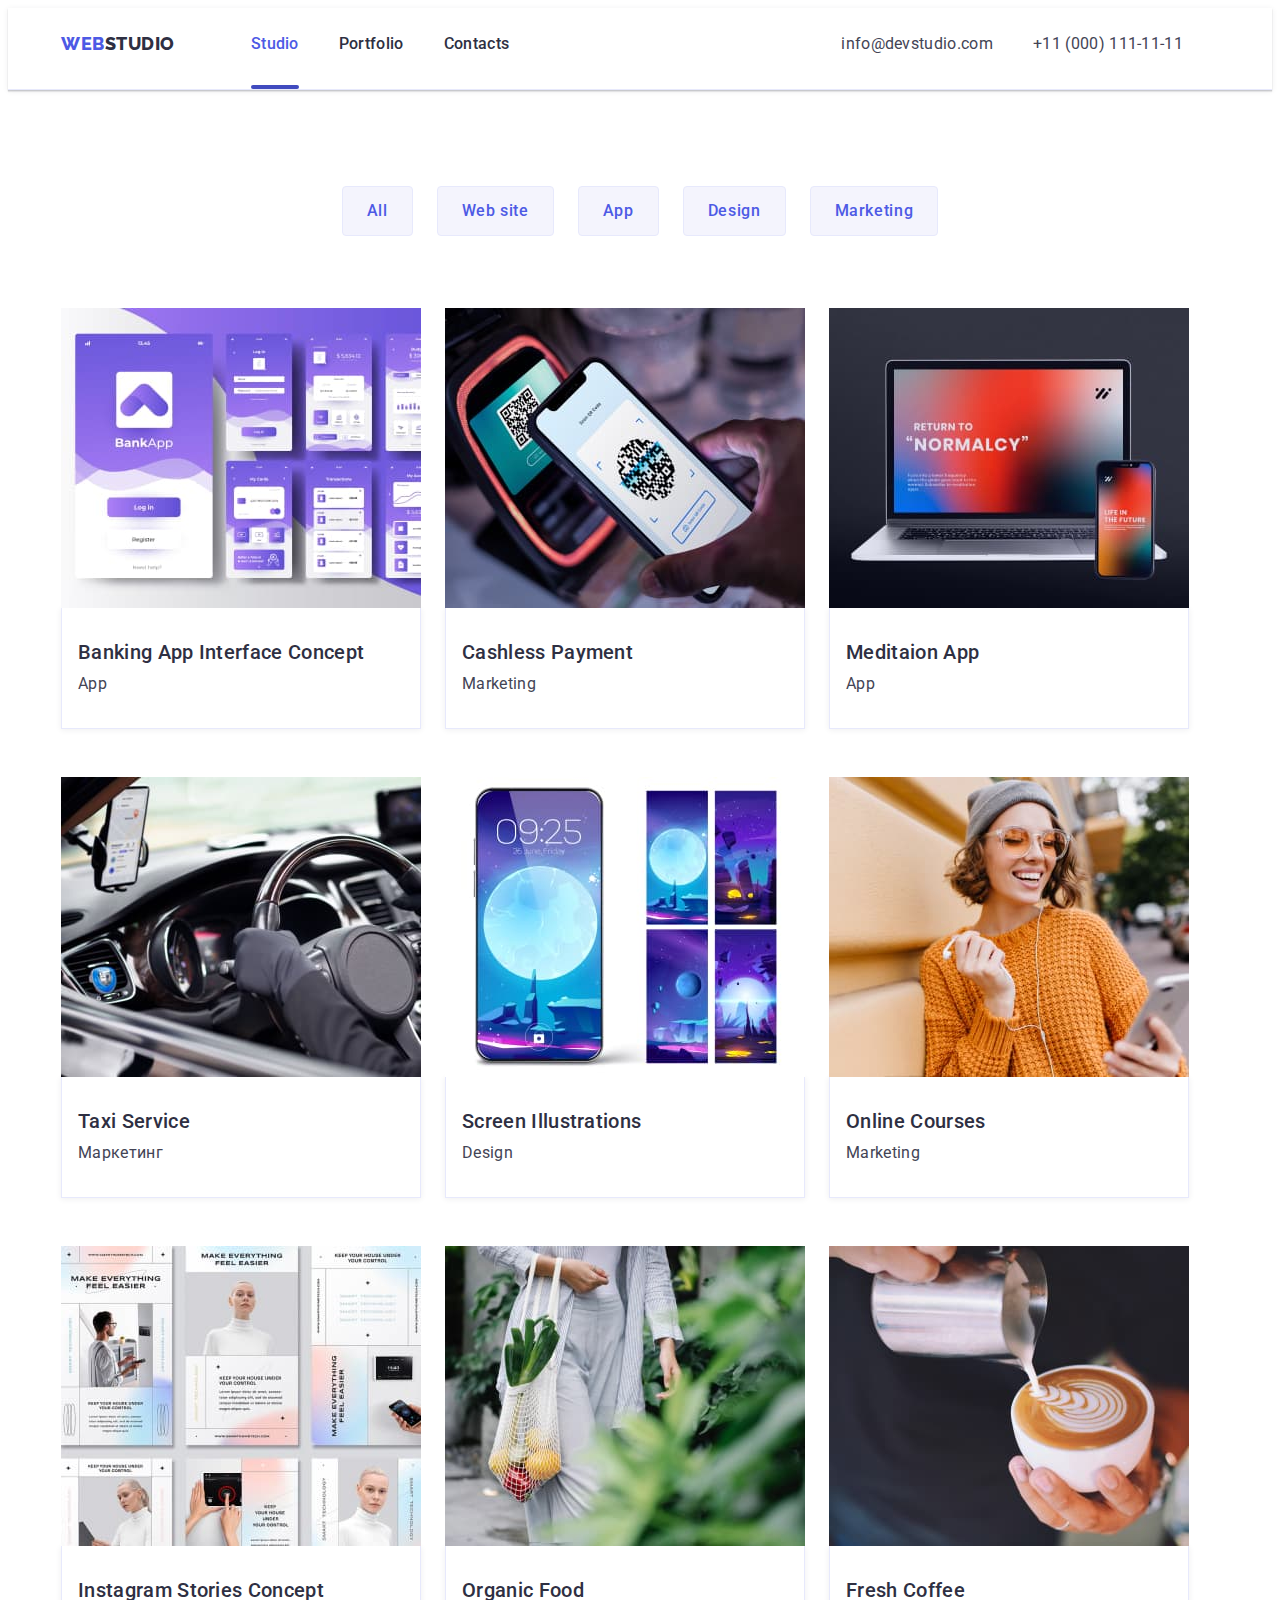
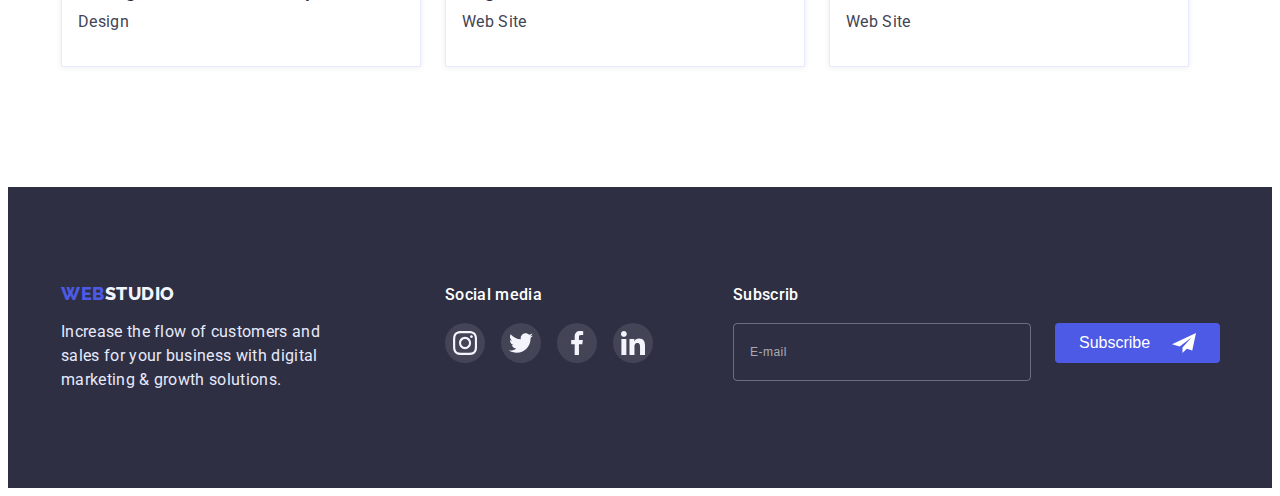
==== commit 5bda3f23: "7дз!" ====
--- a/portfolio.html
+++ b/portfolio.html
@@ -18,24 +18,34 @@
     </head>
     
     <body>
-        <header class="header">
-            <div class="container header-container">
+       <header class="header">
+           <div class="header-flex first-container">
                 <a class="link text-logo-accent logo-header" href="./index.html" lang="en">Web<span
-                        class="logo-header-color">Studio</span></a>
-                <!-- навігація на інш сторінки -->
-                <nav>
-                    <ul class="site-nav list ">
-                        <li class="list-nav"><a class="link  list-nov-head" href="./index.html">Studio</a></li>
-                        <li class="list-nav"><a class="link  list-nov-head accent" href="./portfolio.html">Portfolio</a></li>
-                        <li class="list-nav"><a class="link list-nov-head" href="">Contacts</a></li>
-                    </ul>
-                </nav>
-                <!-- контакти -->
-                <ul class="auth-nav list">
-                    <li class="header-link-contacts"><a class="link list-nov-head" href="mailto:info@devstudio.com">info@devstudio.com</a></li>
-                    <li class="header-link-contacts"><a class="link list-nov-head" href="tel:+380961111111">+11 (000) 111-11-11</a></li>
-                </ul>
-            </div>
+                        class="logo-header-color">Studio</span>
+                </a>
+                <button type="button" class="open-menu js-open-menu">
+                    <svg width="32" height="22">
+                        <use href="./images/bg-fon/cvg.icon.svg#open-menu"></use>
+                    </svg>
+                </button>
+               
+                <!-- class="hidden-head" -->
+                <div class="hidden-head">
+                    <nav>
+                        <ul class="site-nav list ">
+                            <li class="list-nav"><a class="link accent" href="./index.html">Studio</a></li>
+                            <li class="list-nav"><a class="link" href="./portfolio.html">Portfolio</a></li>
+                            <li class="list-nav"><a class="link" href="">Contacts</a></li>
+                        </ul>
+                    </nav>
+                    
+                    <ul class="auth-nav list">
+                        <li class="header-link-contacts"><a class="link"
+                                href="mailto:info@devstudio.com">info@devstudio.com</a></li>
+                        <li class="header-link-contacts"><a class="link" href="tel:+380961111111">+11 (000) 111-11-11</a></li>
+                    </ul>
+                </div>                
+           </div>
         </header>
         <main>
             <!-- new page portfolio, maine -->
@@ -191,49 +201,94 @@
             </section>
         </main>
         <footer class="footer">
-        <div class="container">
-            <ul class="footer-flex">
-                <li>
-                    <a class="link text-logo-accent logo-footer" href="/" lang="en">Web<span
-                            class="logo-footer-color">Studio</span></a>
-                    <p class="footer-text">
-                        Increase the flow of customers and sales for your business with digital marketing & growth solutions.
-                    </p>
-                </li>
-                <li>
-                    <h3 class="footer-soc-media">Social media</h3>
-                    <ul class="footer-soc-network">
-                        <li class="soc-list"><a href="" class="footer-to-link link"><svg class="employees-icon" width="24"
-                                    height="24">
+            <div class="container">
+                <ul class="footer-flex">
+                    <li>
+                        <a class="link text-logo-accent logo-footer" href="/" lang="en">Web<span
+                                class="logo-footer-color">Studio</span></a>
+                        <p class="footer-text">
+                            Increase the flow of customers and sales for your business with digital marketing & growth solutions.
+                        </p>
+                    </li>
+                    <li>
+                        <h3 class="footer-soc-media">Social media</h3>
+                        <ul class="footer-soc-network">
+                            <li class="soc-list"><a href="" class="footer-to-link link"><svg class="employees-icon" width="24"
+                                        height="24">
+                                        <use href="./images/bg-fon/symbol-defs.svg#icon-instagram"></use>
+                                    </svg></a></li>
+                            <li class="soc-list"><a href="" class="footer-to-link link"><svg class="employees-icon" width="24"
+                                        height="24">
+                                        <use href="./images/bg-fon/symbol-defs.svg#icon-twitter"></use>
+                                    </svg></a></li>
+                            <li class="soc-list"><a href="" class="footer-to-link link"><svg class="employees-icon" width="24"
+                                        height="24">
+                                        <use href="./images/bg-fon/symbol-defs.svg#icon-facebook"></use>
+                                    </svg></a></li>
+                            <li class="soc-list"><a href="" class="footer-to-link link"><svg class="employees-icon" width="24"
+                                        height="24">
+                                        <use href="./images/bg-fon/symbol-defs.svg#icon-linkedin"></use>
+                                    </svg></a></li>
+                        </ul>
+                    </li>
+                    <li>
+                        <!-- <h3>Subscribe</h3> -->
+                        <form class="form-subscrib">
+                            <div>
+                                <p class="mail-subscrib">Subscrib</p>
+                                <input type="email" class="subscription" placeholder="E-mail">
+                                <button type="submit" class="button-subscribe">Subscribe</button>
+                            </div>
+                        </form>
+                    </li>
+                </ul>
+            
+            </div>
+        </footer>
+
+        <div class="js-menu-container menu-container">
+            <div class="container">
+                <div>
+                    <button type="button" class="js-close-menu" data-modal-close>
+                        <svg width="8" height="8" class="svg-close">
+                            <use href="./images/bg-fon/close.svg#icon-close-black"></use>
+                        </svg>
+                    </button>
+        
+                    <ul class=" list ">
+                        <li class="list-nov-menu"><a class="link " href="./index.html">Studio</a></li>
+                        <li class="list-nov-menu"><a class="link" href="./portfolio.html">Portfolio</a></li>
+                        <li class="list-nov-menu"><a class="link accent" href="">Contacts</a></li>
+                    </ul>
+                </div>
+        
+                <div>
+                    <ul class="list list-menu">
+                        <li class="menu-cont-mail"><a class="link accent"
+                                href="mailto:info@devstudio.com">info@devstudio.com</a></li>
+                        <li class="menu-cont-tel"><a class="link " href="tel:+380961111111">+11 (000) 111-11-11</a></li>
+                    </ul>
+                    <ul class="employees-soc-network-menu">
+                        <li class="soc-list"><a href="" class="employees-to-link link"><svg class="employees-icon" width="16"
+                                    height="16">
                                     <use href="./images/bg-fon/symbol-defs.svg#icon-instagram"></use>
                                 </svg></a></li>
-                        <li class="soc-list"><a href="" class="footer-to-link link"><svg class="employees-icon" width="24"
-                                    height="24">
+                        <li class="soc-list"><a href="" class="employees-to-link link"><svg class="employees-icon" width="16"
+                                    height="16">
                                     <use href="./images/bg-fon/symbol-defs.svg#icon-twitter"></use>
                                 </svg></a></li>
-                        <li class="soc-list"><a href="" class="footer-to-link link"><svg class="employees-icon" width="24"
-                                    height="24">
+                        <li class="soc-list"><a href="" class="employees-to-link link"><svg class="employees-icon" width="16"
+                                    height="16">
                                     <use href="./images/bg-fon/symbol-defs.svg#icon-facebook"></use>
                                 </svg></a></li>
-                        <li class="soc-list"><a href="" class="footer-to-link link"><svg class="employees-icon" width="24"
-                                    height="24">
+                        <li class="soc-list"><a href="" class="employees-to-link link"><svg class="employees-icon" width="16"
+                                    height="16">
                                     <use href="./images/bg-fon/symbol-defs.svg#icon-linkedin"></use>
                                 </svg></a></li>
                     </ul>
-                </li>
-                <li>
-                    <!-- <h3>Subscribe</h3> -->
-                    <form class="form-subscrib">
-                        <div>
-                            <p class="mail-subscrib">Subscrib</p>
-                            <input type="email" class="subscription" placeholder="E-mail">
-                            <button type="submit" class="button-subscribe">Subscribe</button>
-                        </div>
-                    </form>
-                </li>
-            </ul>
-        
-        </div>
-        </footer>
+                </div>
+            </div>
+
+        <script src="/js/mobile-menu.js"></script>
     </body>
 </html>--- a/css/styles.css
+++ b/css/styles.css
@@ -47,6 +47,13 @@
     letter-spacing: 0.02em;
 }
 
+.first-container {
+    width: 100%;
+    max-width: 1158px;
+    padding: 0 15px;
+    margin: 0 auto;
+}
+
 .container {
     width: 100%;
     max-width: 1158px;
@@ -68,10 +75,11 @@
     flex-wrap: wrap;
     justify-content: center;
     row-gap: 72px;
+    column-gap: 24px;
 }
 
 /* ----------------<header></header>---------------- */
-.header-container {
+.header-flex {
     display: flex;
 }
 .header {
@@ -92,7 +100,7 @@
 
 .logo-header {
     line-height: 1.33;
-    margin-right: 76px;
+    /* margin-right: 76px; */
     padding-top: 24px;
     padding-bottom: 24px;
 }
@@ -101,6 +109,17 @@
     color: var(--primery-text-color);
 }
 
+.open-menu {
+    border: none;
+    background-color: #ffffff;
+    padding: 0;
+    width: 32px;
+    height: 22px;
+    cursor: pointer;
+    margin-top: 24px;
+    margin-left: auto;
+}
+
 /* nav */
 
 .accent {
@@ -108,19 +127,25 @@
 }
 
 
-.accent::after {
+@media screen and (min-width: 768px) {
+    .accent::after {
     content: '';
     /* width: 48px; */
     height: 4px;
     background-color: #404BBF;
     border-radius: 2px;
     display: flex;
-    margin-top: 24px;
+    margin-top: 29px;
     /* flex-grow: 1; */
 }
+}
 
 
 .site-nav  {
+    display: flex;
+}
+
+.hidden-head {
     display: flex;
 }
 
@@ -130,9 +155,16 @@
     
 }
 
-.list-nov-head {
-    padding-top: 24px;
-    padding-bottom: 24px;
+.list-nov-menu {
+    font-weight: 700;
+    font-size: 36px;
+    line-height: 1.1;
+    letter-spacing: 0.02em;
+    margin-left: 40px;
+}
+
+.list-nov-menu:not(:last-child) {
+    margin-bottom: 40px; 
 }
 
 
@@ -156,12 +188,18 @@
 
 .auth-nav {
     display: flex;
-    margin-left: 332px;
+    flex-wrap: wrap;
+    margin-left: 121px;
+    margin-top: 16px;
+    margin-bottom: 16px;
+    row-gap: 12px;
+    column-gap: 40px
 }
 
 .auth-nav a {
-    font-size: 16px;
-    line-height: 1.5;
+    font-size: 12px;
+    line-height: 1.17;
+    letter-spacing: 0.04em;
     color: var(--second-text-color);
     transition: var(--transition-color);
 }
@@ -170,31 +208,60 @@
     color: var(--accent-color);
 }
 
-.header-link-contacts {
-    padding-top: 24px;
-    padding-bottom: 24px;
-}
-
-.header-link-contacts:not(:last-child) {
+.list-menu {
+    margin-left: 40px;
+}
+
+
+.menu-cont-mail {
+    font-weight: 700;
+    font-size: 36px;
+    line-height: 1.1;
+    letter-spacing: 0.02em;
+    color: var(--accent-color);
+}
+.menu-cont-tel {
+    font-weight: 500;
+    font-size: 20px;
+    line-height: 1.2;
+    letter-spacing: 0.02em;
+    margin-top: 40px;
+}
+
+/* .header-link-contacts {
+    flex-basis: ((100% - 12px) / 2) ;
+} */
+
+/* .header-link-contacts {
+    margin-top: 16px;
+    row-gap: 16px;
+} */
+
+/* .header-link-contacts:not(:last-child) {
     margin-right: 40px;
-}
+} */
 
 /* ---------------------section hero---------------------- */
 
 .hero {
     /* центрування картинки-фону */
-    max-width: 1440px;
+    /* max-width: 1440px; */
     margin: 0 auto;
 
-
-
     background-color: var(--background-other-color);
-    padding: 188px 0px;
+    padding: 112px 0px;
     text-align: center;
-    background-image: linear-gradient(rgba(46, 47, 66, 0.7), rgba(46, 47, 66, 0.7)), url(../images/bg-fon/people-office.jpg);
+    background-image: linear-gradient(rgba(46, 47, 66, 0.7), rgba(46, 47, 66, 0.7)), url(../images/bg-fon/people-office-mob.jpg);
     background-repeat: no-repeat;
     background-position: center;
     background-size: cover;
+}
+
+@media (min-device-pixel-ratio: 2),
+(min-resolution: 192dpi),
+(min-resolution: 2dppx) {
+    .hero {
+    background-image: linear-gradient(rgba(46, 47, 66, 0.7), rgba(46, 47, 66, 0.7)), url(../images/bg-fon/people-office-mob.jpg);    }
 }
 
 .title {
@@ -208,7 +275,7 @@
     margin-left: auto;
     margin-right: auto;
 
-    margin-bottom: 48px;
+    margin-bottom: 72px;
 }
 
 /* button */
@@ -273,18 +340,17 @@
     } */
 
 .benefits {
-    font-weight: 500;   
-    font-size: 20px;
-    line-height: 1.2;
+    font-weight: 700;   
+    font-size: 36px;
+    line-height: 1.1;
     margin-bottom: 8px;
 }
 
 .desc-benefits {
     color: var(--second-text-color);
-    font-size: 16px;
-    line-height: 1.5;
-    /* width: calc((100% - 24px) / 2); */
-    
+    font-weight: 500;
+    font-size: 16px;
+    line-height: 1.5;    
 }
 
 
@@ -343,10 +409,19 @@
     justify-content: center;
     gap: 24px;
 }
+.employees-soc-network-menu {
+    display: flex;
+    justify-content: space-between;
+    gap: 56px;
+    margin-top: 48px;
+    margin-right: 60px;
+    margin-left: 40px;
+}
 
 .soc-list{
     width: 40px;
     height: 40px;
+    /* flex-basis: calc((100% - 168px) / 4); */
 }
 
 .employees-to-link {
@@ -744,8 +819,6 @@
     background-color: rgba(46, 47, 66, 0.4);
     transition: opacity 300ms linear, visibility 300ms linear;
 
-
-   
 }
 
 .btn-close-open {
@@ -771,9 +844,27 @@
 .btn-close-open:is(:hover, :focus) {
     fill: #ffffff;
 }
+
+.js-close-menu {
+    cursor: pointer;
+    width: 24px;
+    height: 24px;
+    border: 1px solid rgba(0, 0, 0, 0.1);
+    background-color: transparent;
+    border-radius: 50%;
+    justify-content: center;
+    align-items: center;
+    display: flex;
+    margin-right: 24px;
+    margin-bottom: 32px;
+    margin-left: auto;
+    padding: 0px;
+    transition: background-color 250ms cubic-bezier(0.4, 0, 0.2, 1), fill 250ms cubic-bezier(0.4, 0, 0.2, 1);
+}
+
  
 .modal {
-    width: 408px;
+    width: 392px;
     min-height: 576px;
     background-color: #FCFCFC;
     box-shadow: 0px 1px 1px rgba(0, 0, 0, 0.14),
@@ -784,8 +875,14 @@
     top: 50%;
     left: 50%;
     transform: translate(-50%, -50%) rotate(360deg);
-    padding: 24px;
+    padding: 24px 16px;
     transition: transform 0.5s linear;
+}
+@media screen and (min-width: 768px) {
+    .modal {
+        width: 408px;
+        padding: 24px;
+    }
 }
 
 .backdrop.is-hidden .modal {
@@ -982,4 +1079,28 @@
 }
 /* ---------------------------------------------------- */
 
-
+.menu-container {
+    position: fixed;
+    top: 0;
+    left: 0;
+    width: 100vw;
+    height: 100vh;
+    padding-top: 24px;
+    padding-bottom: 40px;
+    background-color: #FFFFFF;
+    transform: translateX(100%);
+    transition: transform 250ms ease-in-out;
+    scroll
+}
+
+.menu-container.is-open {
+    transform: translateX(0);
+}
+
+
+.menu-container > .container {
+    height: 100%;
+    display: flex;
+    flex-direction: column;
+    justify-content: space-between;
+}--- a/css/@media.css
+++ b/css/@media.css
@@ -1,10 +1,4 @@
 
-
-@media screen and (min-width: 480px) {
-    .container {
-        max-width: 428px;
-    }
-}
 
 @media screen and (max-width: 1199px) {
     .we-doing {
@@ -15,12 +9,80 @@
     }
 }
 
-@media screen and (min-width: 768px) and (max-width: 1200px) {
+@media screen and (min-width: 768px) {
     .title {
         font-size: 56px;
         line-height: 60px;
         width: 496px;
-    }
+        margin-bottom: 36px;
+    }
+
+}
+@media screen and (min-width: 1200px) {
+    .hero {
+        padding: 188px 0px;
+        background-image: linear-gradient(rgba(46, 47, 66, 0.7), rgba(46, 47, 66, 0.7)), url(../images/bg-fon/people-office.jpg);
+    }
+    .title  {
+        margin-bottom: 48px;
+    }
+
+    @media (min-device-pixel-ratio: 2),
+    (min-resolution: 192dpi),
+    (min-resolution: 2dppx) {
+    .hero {
+        background-image: linear-gradient(rgba(46, 47, 66, 0.7), rgba(46, 47, 66, 0.7)), url(../images/bg-fon/people-office-2x.jpg);    }
+    }
+}
+
+@media screen and (min-width: 768px) {
+    .open-menu {
+        display: none;
+    }
+}
+
+        /* -----------------------------header----------------------------------- */
+@media screen and (max-width: 767px) {
+    .hidden-head {
+        display: none;
+    }
+}
+
+@media screen and (min-width: 768px) and (max-width: 1200px) {
+    .logo-header {
+        margin-right: 120px;
+    }
+    .hero {
+        padding: 188px 0px;
+        background-image: linear-gradient(rgba(46, 47, 66, 0.7), rgba(46, 47, 66, 0.7)), url(../images/bg-fon/people-office-tab.jpg);
+        
+    }
+
+    @media (min-device-pixel-ratio: 2),
+    (min-resolution: 192dpi),
+    (min-resolution: 2dppx) {
+        .hero {
+            background-image: linear-gradient(rgba(46, 47, 66, 0.7), rgba(46, 47, 66, 0.7)), url(../images/bg-fon/people-office-tab-2x.jpg);
+        }
+    }
+}
+@media screen and (min-width: 1200px) {
+    .auth-nav a {
+        width: 400;
+        font-size: 16px;
+        line-height: 1.5;
+        letter-spacing: 0.02em;
+    }
+    .logo-header {
+        margin-right: 76px;
+    }
+    
+    .auth-nav {
+        margin-left: 332px;
+        margin-top: 24px;
+        margin-bottom: 24px;
+    }
+
 }
 
 
@@ -33,6 +95,7 @@
     .benefits-list {
         flex-basis: calc((100% - 24px) / 2);
     }
+    
 }
 
 @media screen and (min-width: 1200px) {
@@ -45,6 +108,14 @@
     .pre-benefits {
         padding-top: 120px;
         padding-bottom: 120px;
+    }
+    .benefits {
+        font-weight: 500;
+        font-size: 20px;
+        line-height: 1.2;
+    }
+    .desc-benefits {
+        font-weight: 400;
     }
 }
 
@@ -76,9 +147,15 @@
     }
 }
 
-
-
-@media screen and (min-width: 768px) and (max-width: 1200px) {
+@media screen and (max-width: 1199px) {
+    .first-container {
+        max-width: 766px;
+        padding: 0 15px;
+    }
+}
+
+@media screen and (min-width: 768px) and (max-width: 1199px) {
+    
     .container {
         max-width: 582px;
     }
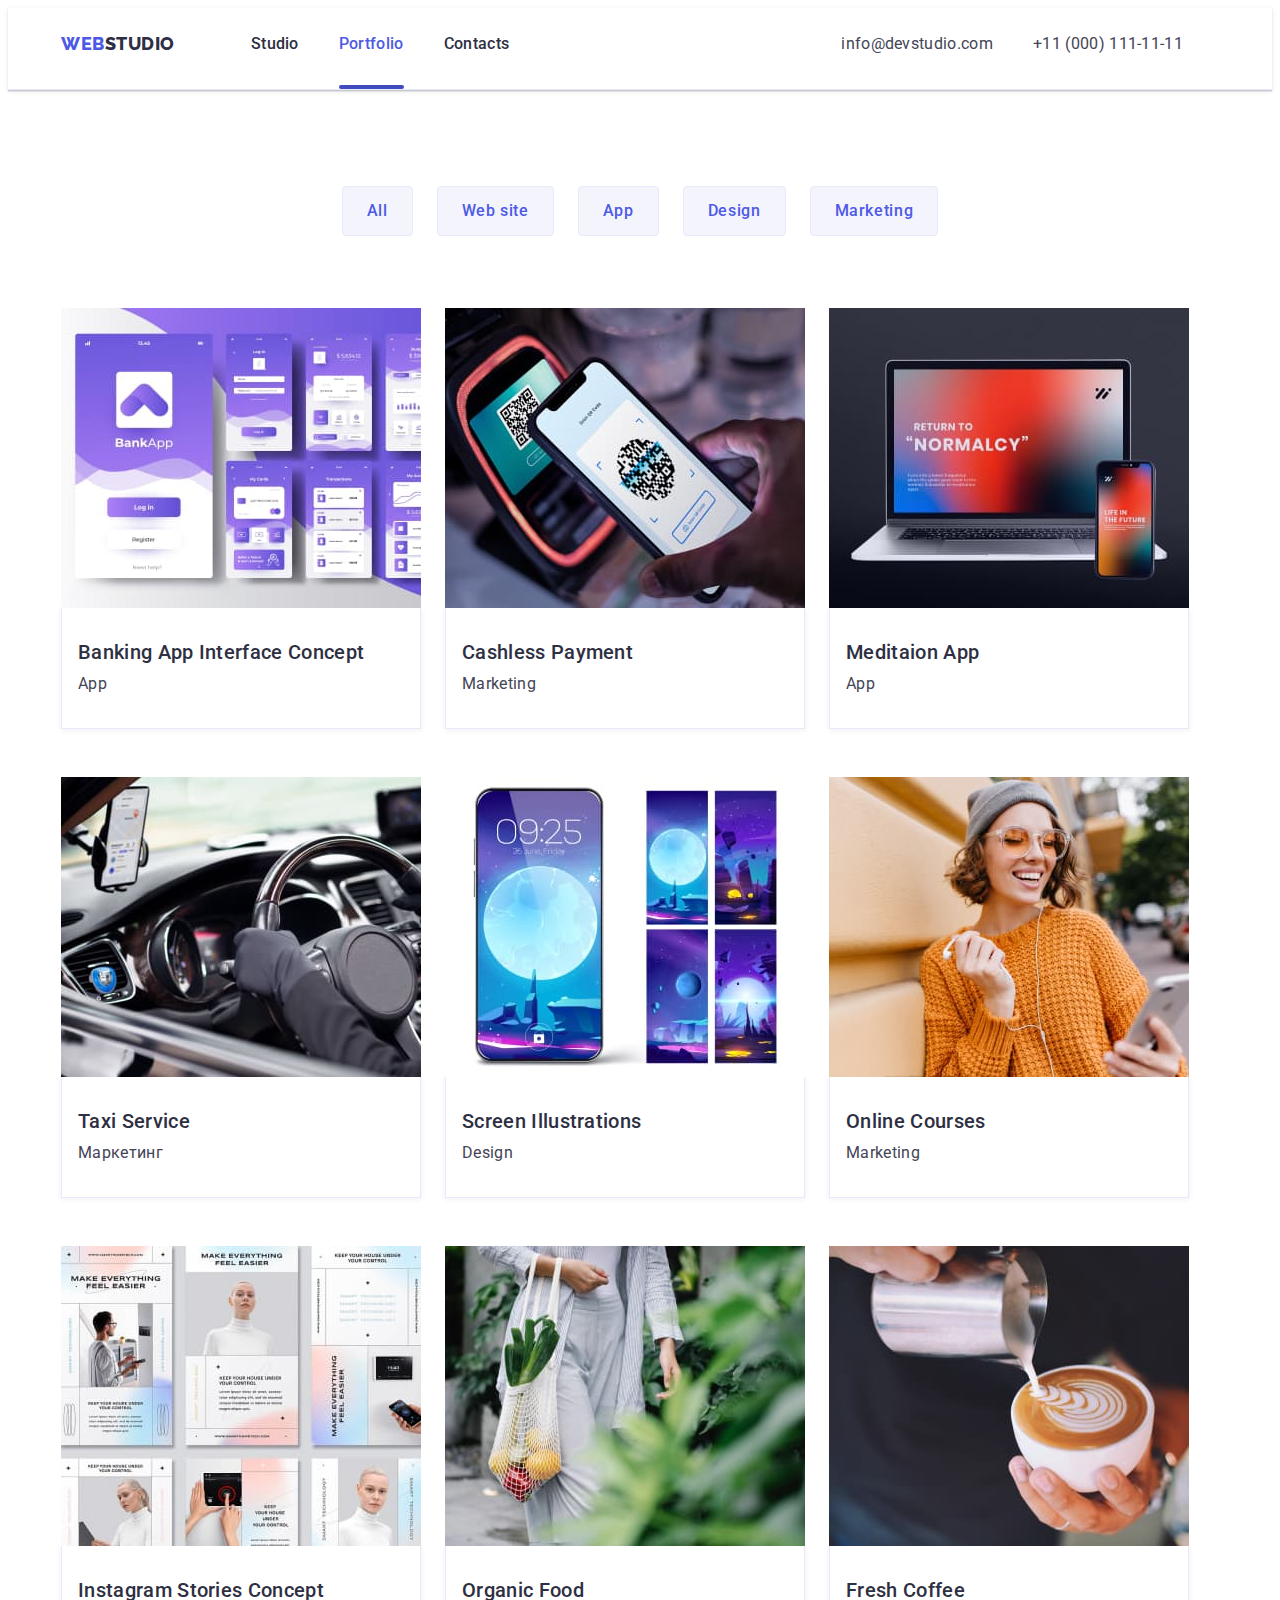
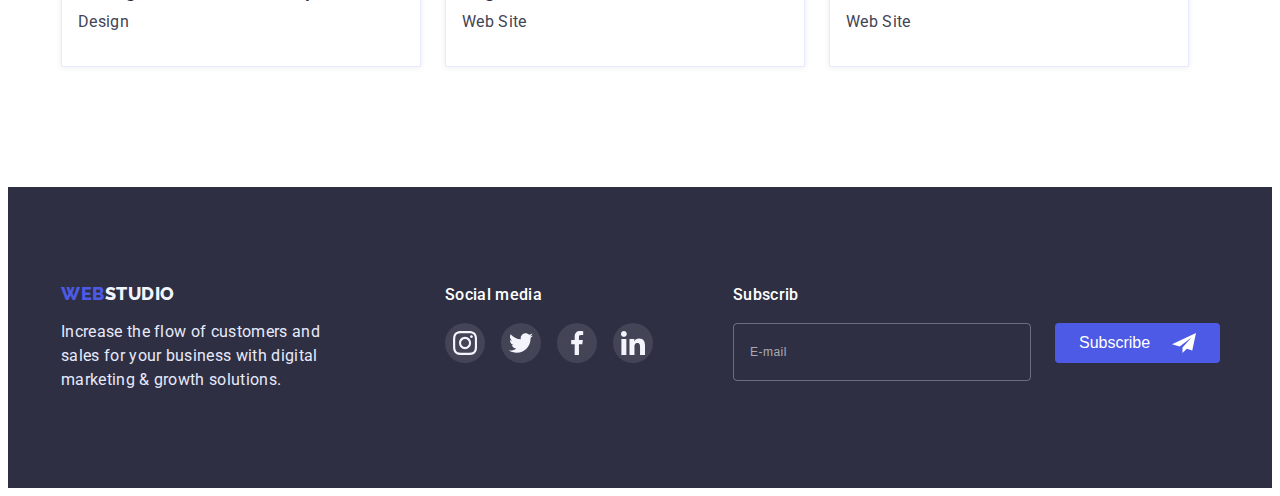
==== commit 0b843562: "Update portfolio.html" ====
--- a/portfolio.html
+++ b/portfolio.html
@@ -33,8 +33,8 @@
                 <div class="hidden-head">
                     <nav>
                         <ul class="site-nav list ">
-                            <li class="list-nav"><a class="link accent" href="./index.html">Studio</a></li>
-                            <li class="list-nav"><a class="link" href="./portfolio.html">Portfolio</a></li>
+                            <li class="list-nav"><a class="link" href="./index.html">Studio</a></li>
+                            <li class="list-nav"><a class="link accent" href="./portfolio.html">Portfolio</a></li>
                             <li class="list-nav"><a class="link" href="">Contacts</a></li>
                         </ul>
                     </nav>
@@ -289,6 +289,6 @@
                 </div>
             </div>
 
-        <script src="/js/mobile-menu.js"></script>
+        <script src="./js/mobile-menu.js"></script>
     </body>
 </html>